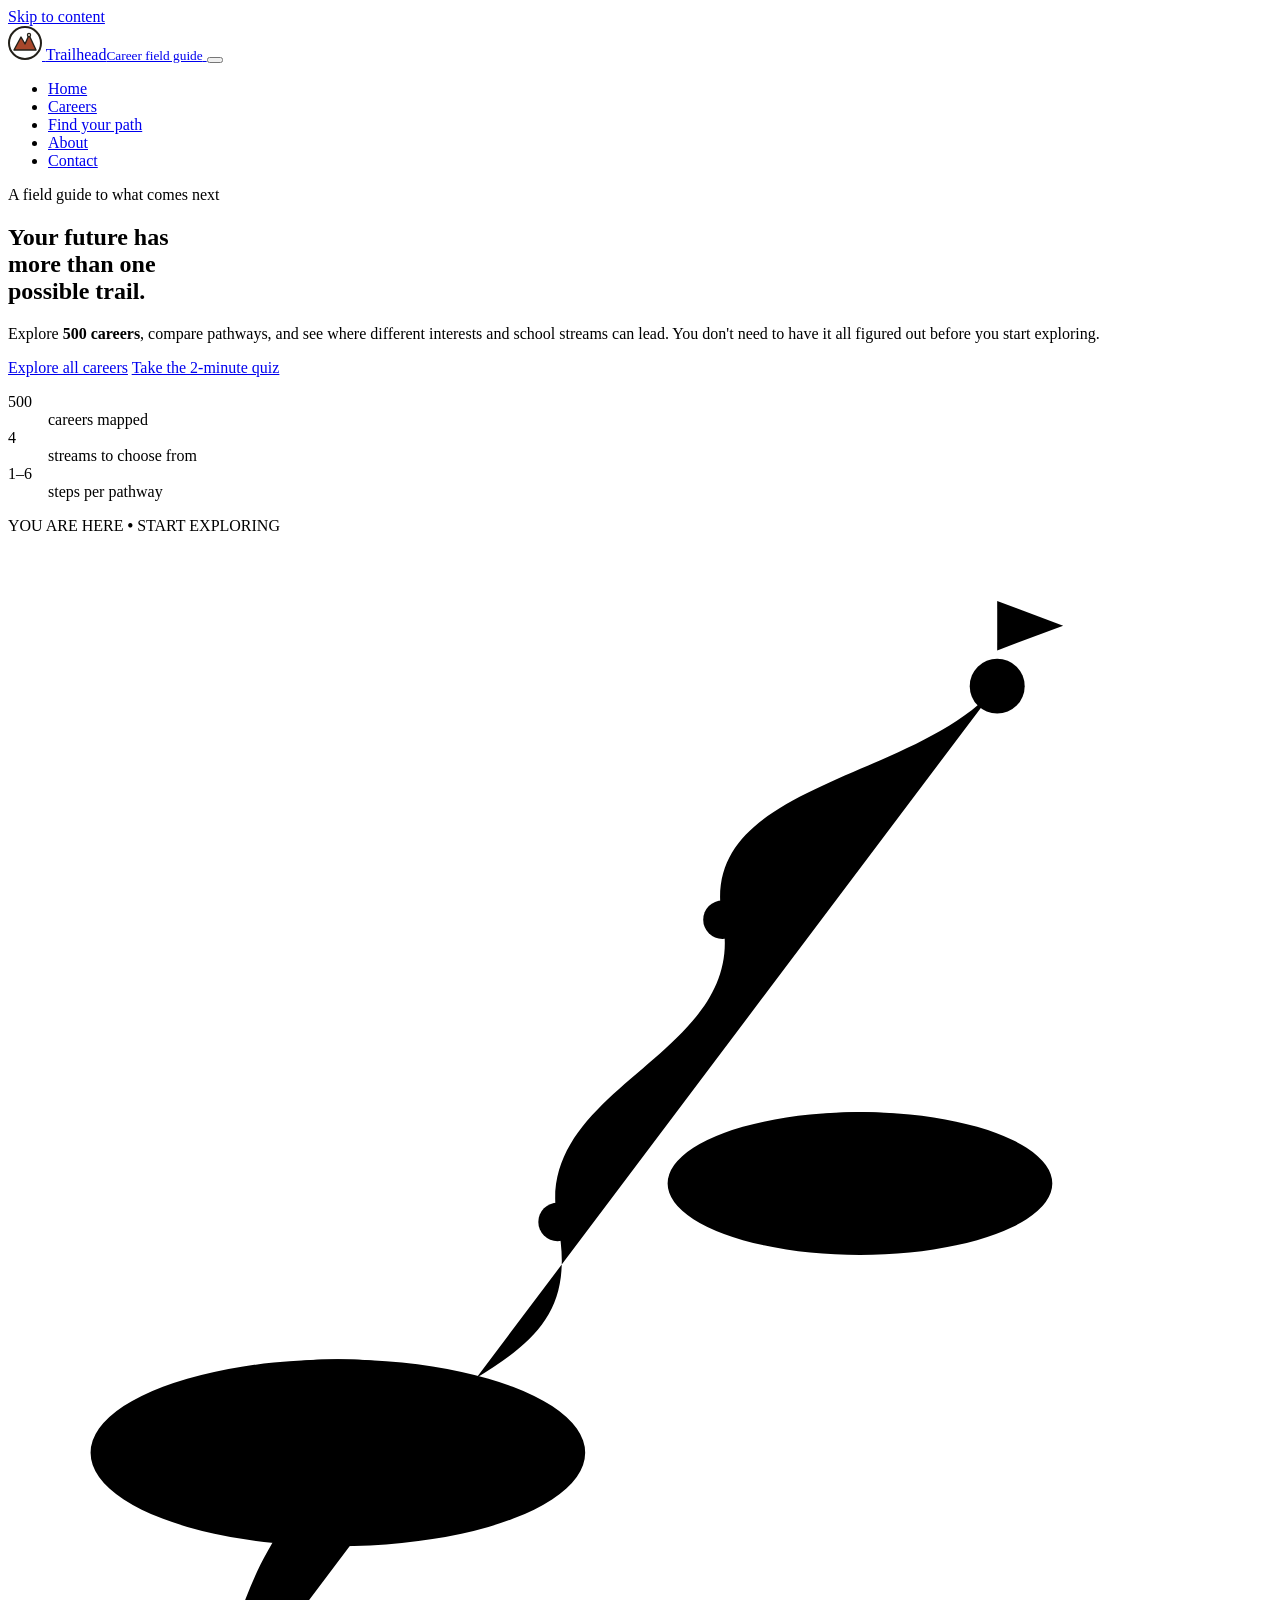
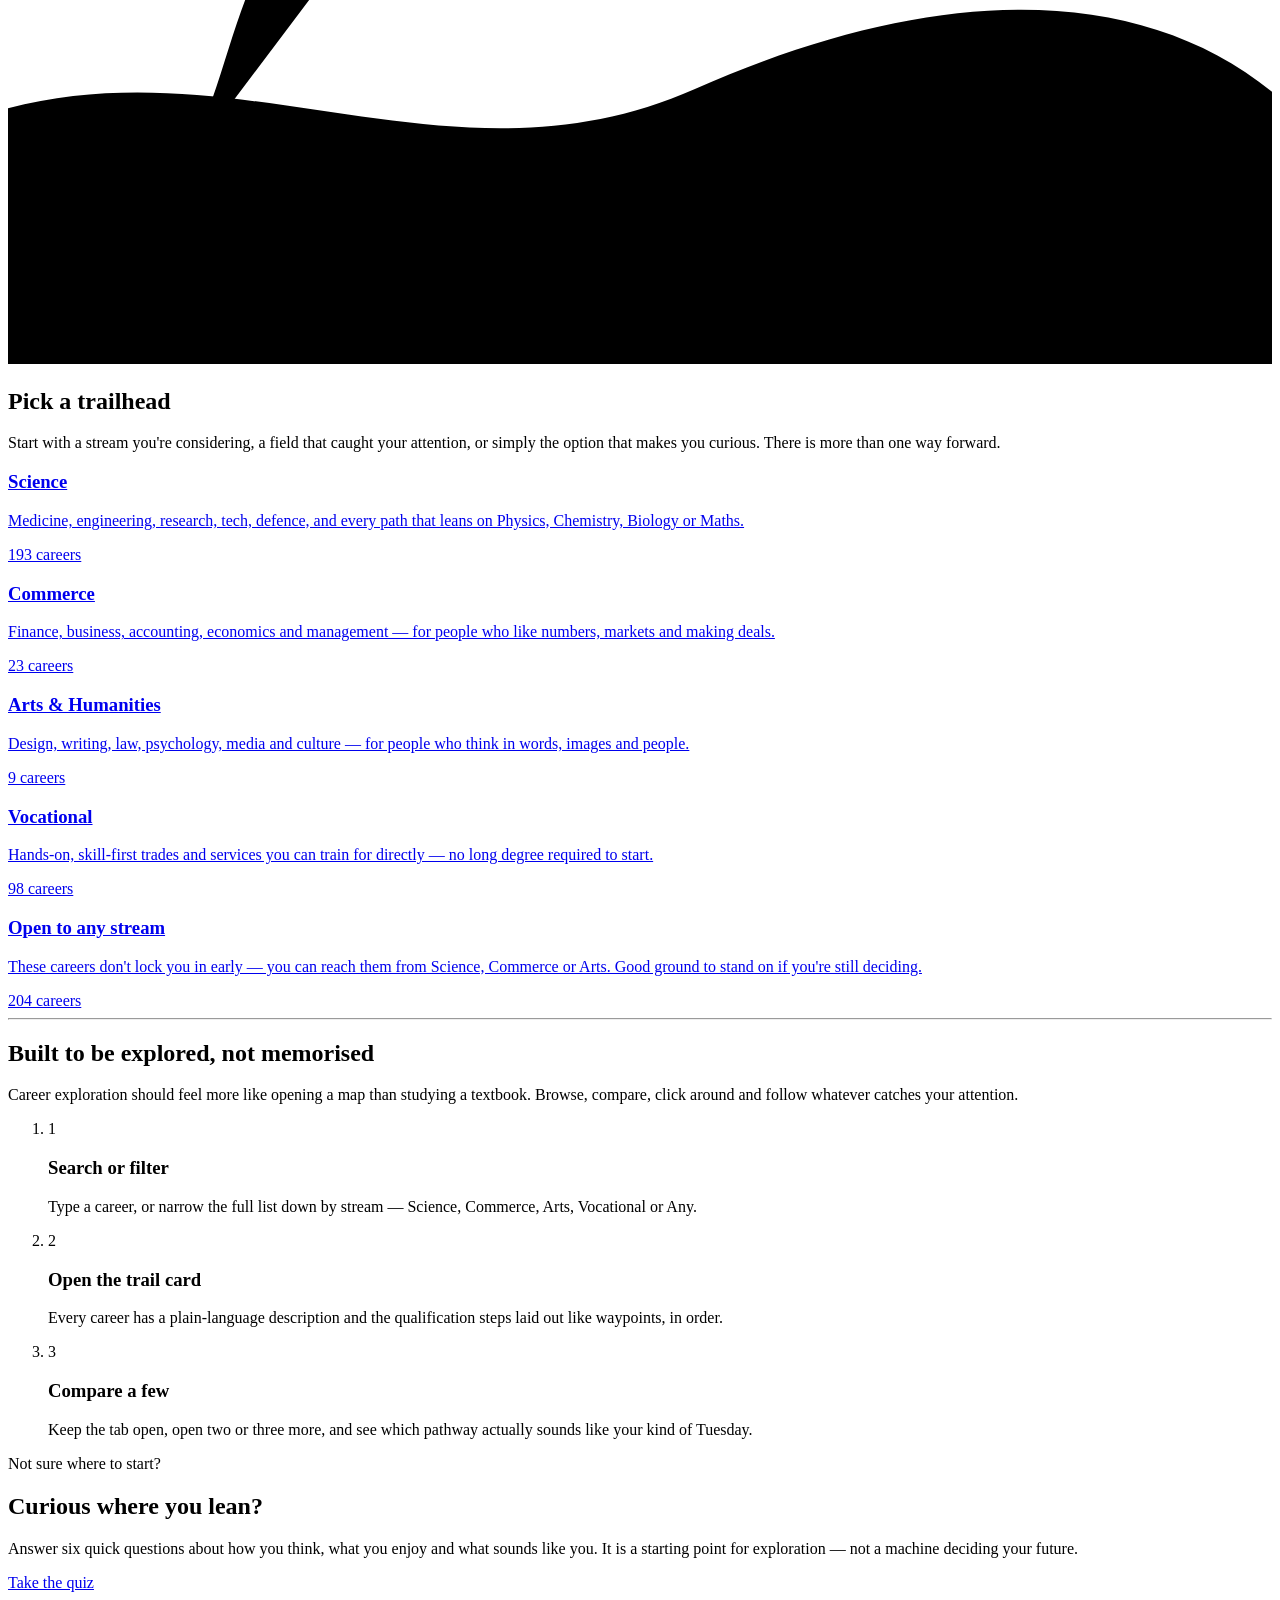
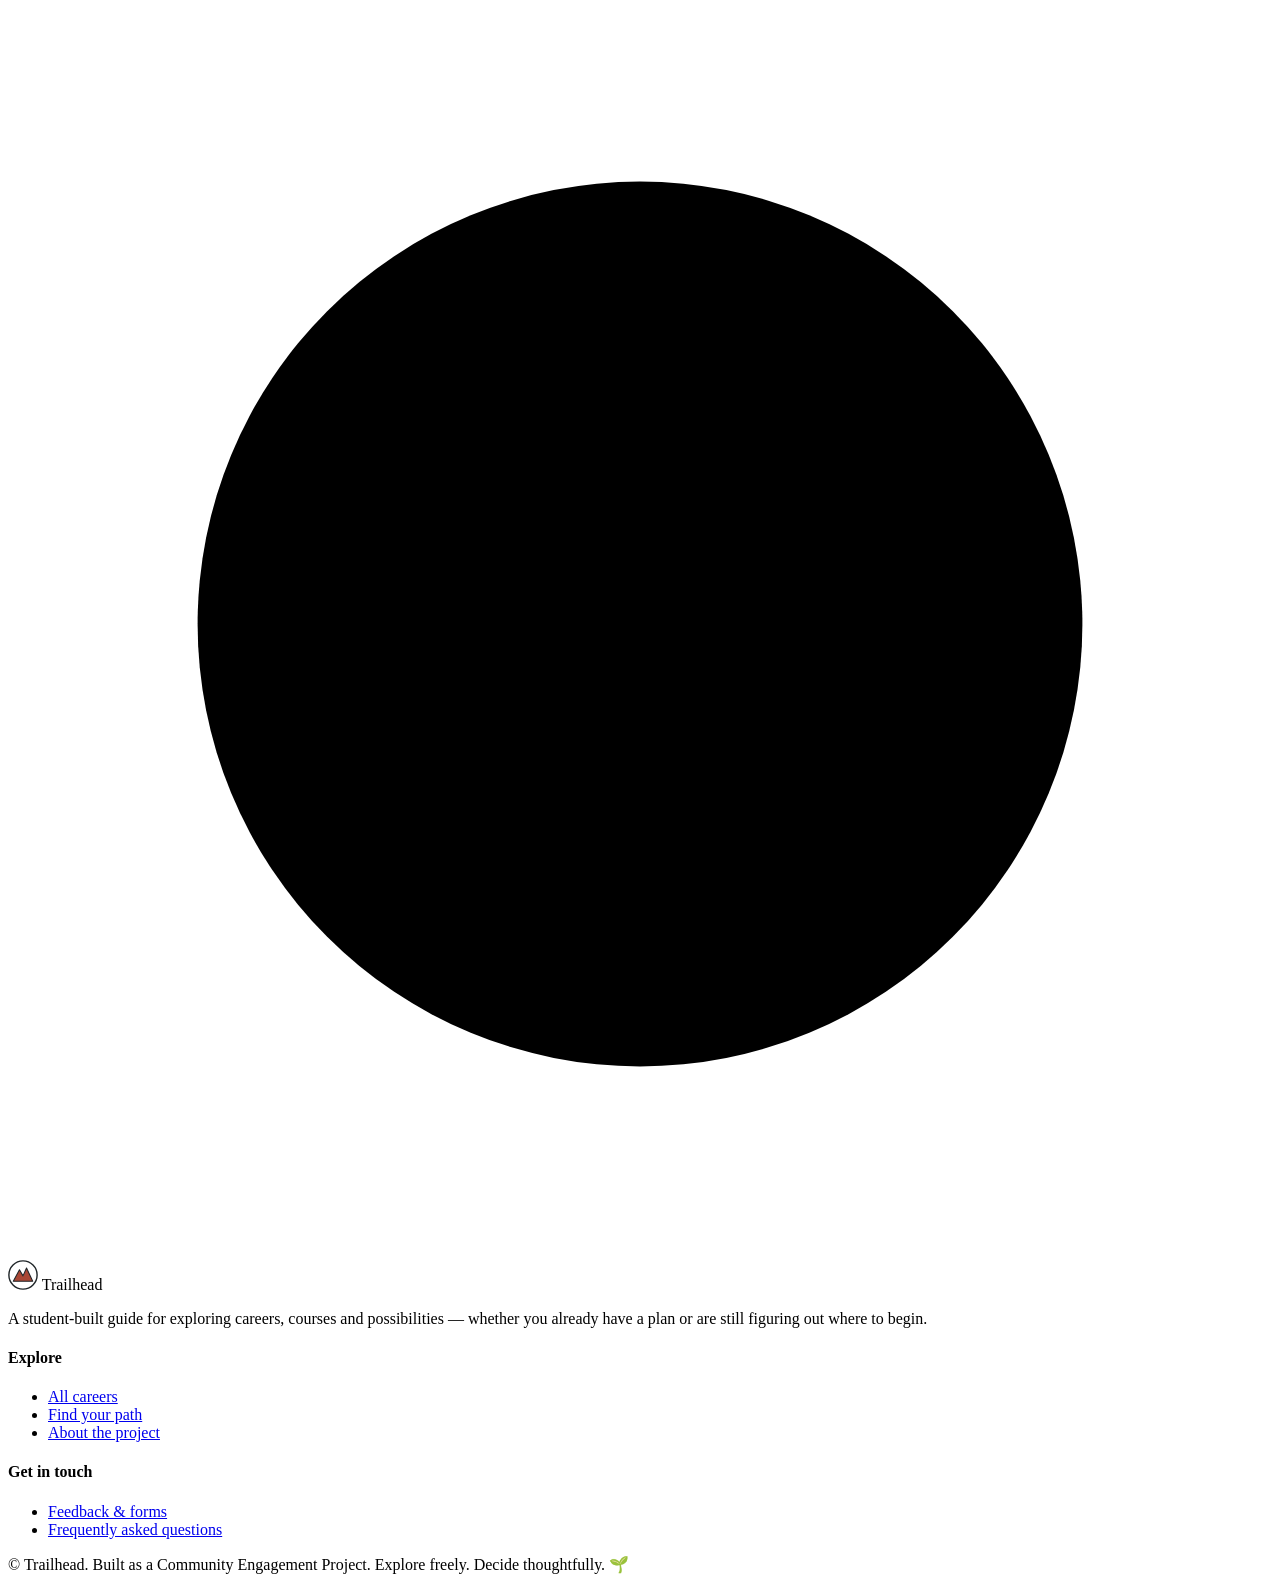
==== index.html @ 8404e5bd "Add files via upload" ====
<!DOCTYPE html>
<html lang="en">
<head>
<meta charset="UTF-8">
<meta name="viewport" content="width=device-width, initial-scale=1.0">
<title>Trailhead — Explore careers and find your direction</title>
<meta name="description" content="Trailhead is a student-friendly field guide to hundreds of careers, pathways and possibilities — made to help you explore before you decide.">
<link rel="icon" href="assets/favicon.svg" type="image/svg+xml">
<link rel="preconnect" href="https://fonts.googleapis.com">
<link href="https://fonts.googleapis.com/css2?family=Zilla+Slab:wght@400;500;600;700&family=Work+Sans:wght@400;500;600;700&display=swap" rel="stylesheet">
<link rel="stylesheet" href="css/style.css">
<link rel="stylesheet" href="css/home.css">
</head>
<body>
<a class="skip-link" href="#main">Skip to content</a>

<header class="site-header">
  <div class="container">
    <a href="index.html" class="brand">
      <svg class="brand-mark" width="34" height="34" viewBox="0 0 34 34" aria-hidden="true">
        <circle cx="17" cy="17" r="16" fill="none" stroke="#232019" stroke-width="2"/>
        <path d="M6 24 L13 11 L17 18 L21 9 L28 24 Z" fill="#a8472b" stroke="#232019" stroke-width="1.4" stroke-linejoin="round"/>
        <circle cx="21" cy="9" r="1.6" fill="#efe8d6" stroke="#232019" stroke-width="1.2"/>
      </svg>
      <span class="brand-text">Trailhead<small>Career field guide</small></span>
    </a>
    <button class="nav-toggle" aria-label="Toggle menu" aria-expanded="false"><span></span></button>
    <nav class="main-nav" aria-label="Primary">
      <ul>
        <li><a href="index.html">Home</a></li>
        <li><a href="careers.html">Careers</a></li>
        <li><a href="quiz.html">Find your path</a></li>
        <li><a href="about.html">About</a></li>
        <li><a href="contact.html">Contact</a></li>
      </ul>
    </nav>
  </div>
</header>

<main id="main">

  <!-- ============ HERO ============ -->
  <section class="hero">
    <div class="container hero-grid">
      <div class="hero-copy">
        <span class="eyebrow-plain">A field guide to what comes next</span>
        <h1>Your future has<br>more than one<br>possible trail.</h1>
        <p class="lede">Explore <strong><span data-career-count>500</span> careers</strong>, compare pathways, and see where different interests and school streams can lead. You don't need to have it all figured out before you start exploring.</p>
        <div class="hero-actions">
          <a href="careers.html" class="btn btn-solid">Explore all careers</a>
          <a href="quiz.html" class="btn btn-ghost">Take the 2-minute quiz</a>
        </div>
        <dl class="hero-stats">
          <div><dt data-career-count>500</dt><dd>careers mapped</dd></div>
          <div><dt>4</dt><dd>streams to choose from</dd></div>
          <div><dt>1–6</dt><dd>steps per pathway</dd></div>
        </dl>
      </div>

      <div class="hero-art" aria-hidden="true"><span class="hero-floating-note">YOU ARE HERE <b>•</b> START EXPLORING</span>
        <svg viewBox="0 0 460 520" class="hero-svg">
          <path class="contour c1" d="M-10 430 C 80 400, 160 460, 250 420 S 420 380, 470 430 L 470 540 L -10 540 Z"/>
          <path class="contour c2" d="M-10 470 C 100 440, 190 500, 280 460 S 430 430, 470 470 L 470 540 L -10 540 Z"/>
          <path class="ring r1" d="M120 300 a90 34 0 1 0 0.1 0"/>
          <path class="ring r2" d="M120 300 a58 22 0 1 0 0.1 0"/>
          <path class="ring r3" d="M310 210 a70 26 0 1 0 0.1 0"/>
          <path class="ring r4" d="M310 210 a44 16 0 1 0 0.1 0"/>

          <path class="trail" d="M40 480 C 90 430, 70 380, 120 340 S 210 300, 200 250 S 270 190, 260 140 S 330 90, 360 55"/>

          <g class="waypoint wp1"><circle cx="120" cy="340" r="7"/></g>
          <g class="waypoint wp2"><circle cx="200" cy="250" r="7"/></g>
          <g class="waypoint wp3"><circle cx="260" cy="140" r="7"/></g>
          <g class="waypoint wp-final">
            <circle cx="360" cy="55" r="10"/>
            <path d="M360 55 L360 22" class="flagpole"/>
            <path d="M360 24 L384 33 L360 42 Z" class="flag"/>
          </g>
        </svg>
      </div>
    </div>
  </section>

  <!-- ============ TRAILHEADS (streams) ============ -->
  <section class="section streams">
    <div class="container">
      <h2>Pick a trailhead</h2>
      <p class="lede">Start with a stream you're considering, a field that caught your attention, or simply the option that makes you curious. There is more than one way forward.</p>

      <div class="stream-grid">
        <a class="stream-card" data-stream="Science" href="careers.html?stream=Science">
          <span class="stream-card-bar"></span>
          <h3>Science</h3>
          <p>Medicine, engineering, research, tech, defence, and every path that leans on Physics, Chemistry, Biology or Maths.</p>
          <span class="stream-count" data-stream-count="Science">193 careers</span>
        </a>
        <a class="stream-card" data-stream="Commerce" href="careers.html?stream=Commerce">
          <span class="stream-card-bar"></span>
          <h3>Commerce</h3>
          <p>Finance, business, accounting, economics and management — for people who like numbers, markets and making deals.</p>
          <span class="stream-count" data-stream-count="Commerce">23 careers</span>
        </a>
        <a class="stream-card" data-stream="Arts" href="careers.html?stream=Arts">
          <span class="stream-card-bar"></span>
          <h3>Arts &amp; Humanities</h3>
          <p>Design, writing, law, psychology, media and culture — for people who think in words, images and people.</p>
          <span class="stream-count" data-stream-count="Arts">9 careers</span>
        </a>
        <a class="stream-card" data-stream="Vocational" href="careers.html?stream=Vocational">
          <span class="stream-card-bar"></span>
          <h3>Vocational</h3>
          <p>Hands-on, skill-first trades and services you can train for directly — no long degree required to start.</p>
          <span class="stream-count" data-stream-count="Vocational">98 careers</span>
        </a>
        <a class="stream-card wide" data-stream="Any" href="careers.html?stream=Any">
          <span class="stream-card-bar"></span>
          <h3>Open to any stream</h3>
          <p>These careers don't lock you in early — you can reach them from Science, Commerce or Arts. Good ground to stand on if you're still deciding.</p>
          <span class="stream-count" data-stream-count="Any">204 careers</span>
        </a>
      </div>
    </div>
  </section>

  <hr class="rule container">

  <!-- ============ HOW IT WORKS ============ -->
  <section class="section howto">
    <div class="container howto-grid">
      <div class="howto-copy">
        <h2>Built to be explored, not memorised</h2>
        <p class="lede">Career exploration should feel more like opening a map than studying a textbook. Browse, compare, click around and follow whatever catches your attention.</p>
      </div>
      <ol class="howto-steps">
        <li>
          <span class="howto-num">1</span>
          <div>
            <h3>Search or filter</h3>
            <p>Type a career, or narrow the full list down by stream — Science, Commerce, Arts, Vocational or Any.</p>
          </div>
        </li>
        <li>
          <span class="howto-num">2</span>
          <div>
            <h3>Open the trail card</h3>
            <p>Every career has a plain-language description and the qualification steps laid out like waypoints, in order.</p>
          </div>
        </li>
        <li>
          <span class="howto-num">3</span>
          <div>
            <h3>Compare a few</h3>
            <p>Keep the tab open, open two or three more, and see which pathway actually sounds like your kind of Tuesday.</p>
          </div>
        </li>
      </ol>
    </div>
  </section>

  <!-- ============ QUIZ TEASER ============ -->
  <section class="section quiz-teaser">
    <div class="container quiz-teaser-inner">
      <div>
        <span class="eyebrow-plain">Not sure where to start?</span>
        <h2>Curious where you lean?</h2>
        <p class="lede">Answer six quick questions about how you think, what you enjoy and what sounds like you. It is a starting point for exploration — not a machine deciding your future.</p>
        <a href="quiz.html" class="btn btn-solid">Take the quiz</a>
      </div>
      <svg class="quiz-teaser-art" viewBox="0 0 200 200" aria-hidden="true">
        <circle cx="100" cy="100" r="70" class="compass-ring"/>
        <circle cx="100" cy="100" r="46" class="compass-ring-inner"/>
        <path d="M100 40 L112 100 L100 160 L88 100 Z" class="compass-needle"/>
        <circle cx="100" cy="100" r="6" class="compass-pin"/>
      </svg>
    </div>
  </section>

</main>

<footer class="site-footer">
  <div class="container">
    <div class="footer-grid">
      <div>
        <div class="brand" style="margin-bottom:12px;">
          <svg width="30" height="30" viewBox="0 0 34 34" aria-hidden="true">
            <circle cx="17" cy="17" r="16" fill="none" stroke="#1f2528" stroke-width="1.6"/>
            <path d="M6 24 L13 11 L17 18 L21 9 L28 24 Z" fill="#a94735" stroke="#1f2528" stroke-width="1.2" stroke-linejoin="round"/>
          </svg>
          <span class="brand-text">Trailhead</span>
        </div>
        <p>A student-built guide for exploring careers, courses and possibilities — whether you already have a plan or are still figuring out where to begin.</p>
      </div>
      <div>
        <h4>Explore</h4>
        <ul>
          <li><a href="careers.html">All careers</a></li>
          <li><a href="quiz.html">Find your path</a></li>
          <li><a href="about.html">About the project</a></li>
        </ul>
      </div>
      <div>
        <h4>Get in touch</h4>
        <ul>
          <li><a href="contact.html">Feedback &amp; forms</a></li>
          <li><a href="contact.html#faq">Frequently asked questions</a></li>
        </ul>
      </div>
    </div>
    <div class="footer-bottom">
      <span>&copy; <span id="footer-year"></span> Trailhead. Built as a Community Engagement Project.</span>
      <span>Explore freely. Decide thoughtfully. 🌱</span>
    </div>
  </div>
</footer>

<script src="js/data.js"></script>
<script src="js/main.js"></script>
<script src="js/home.js"></script>
</body>
</html>
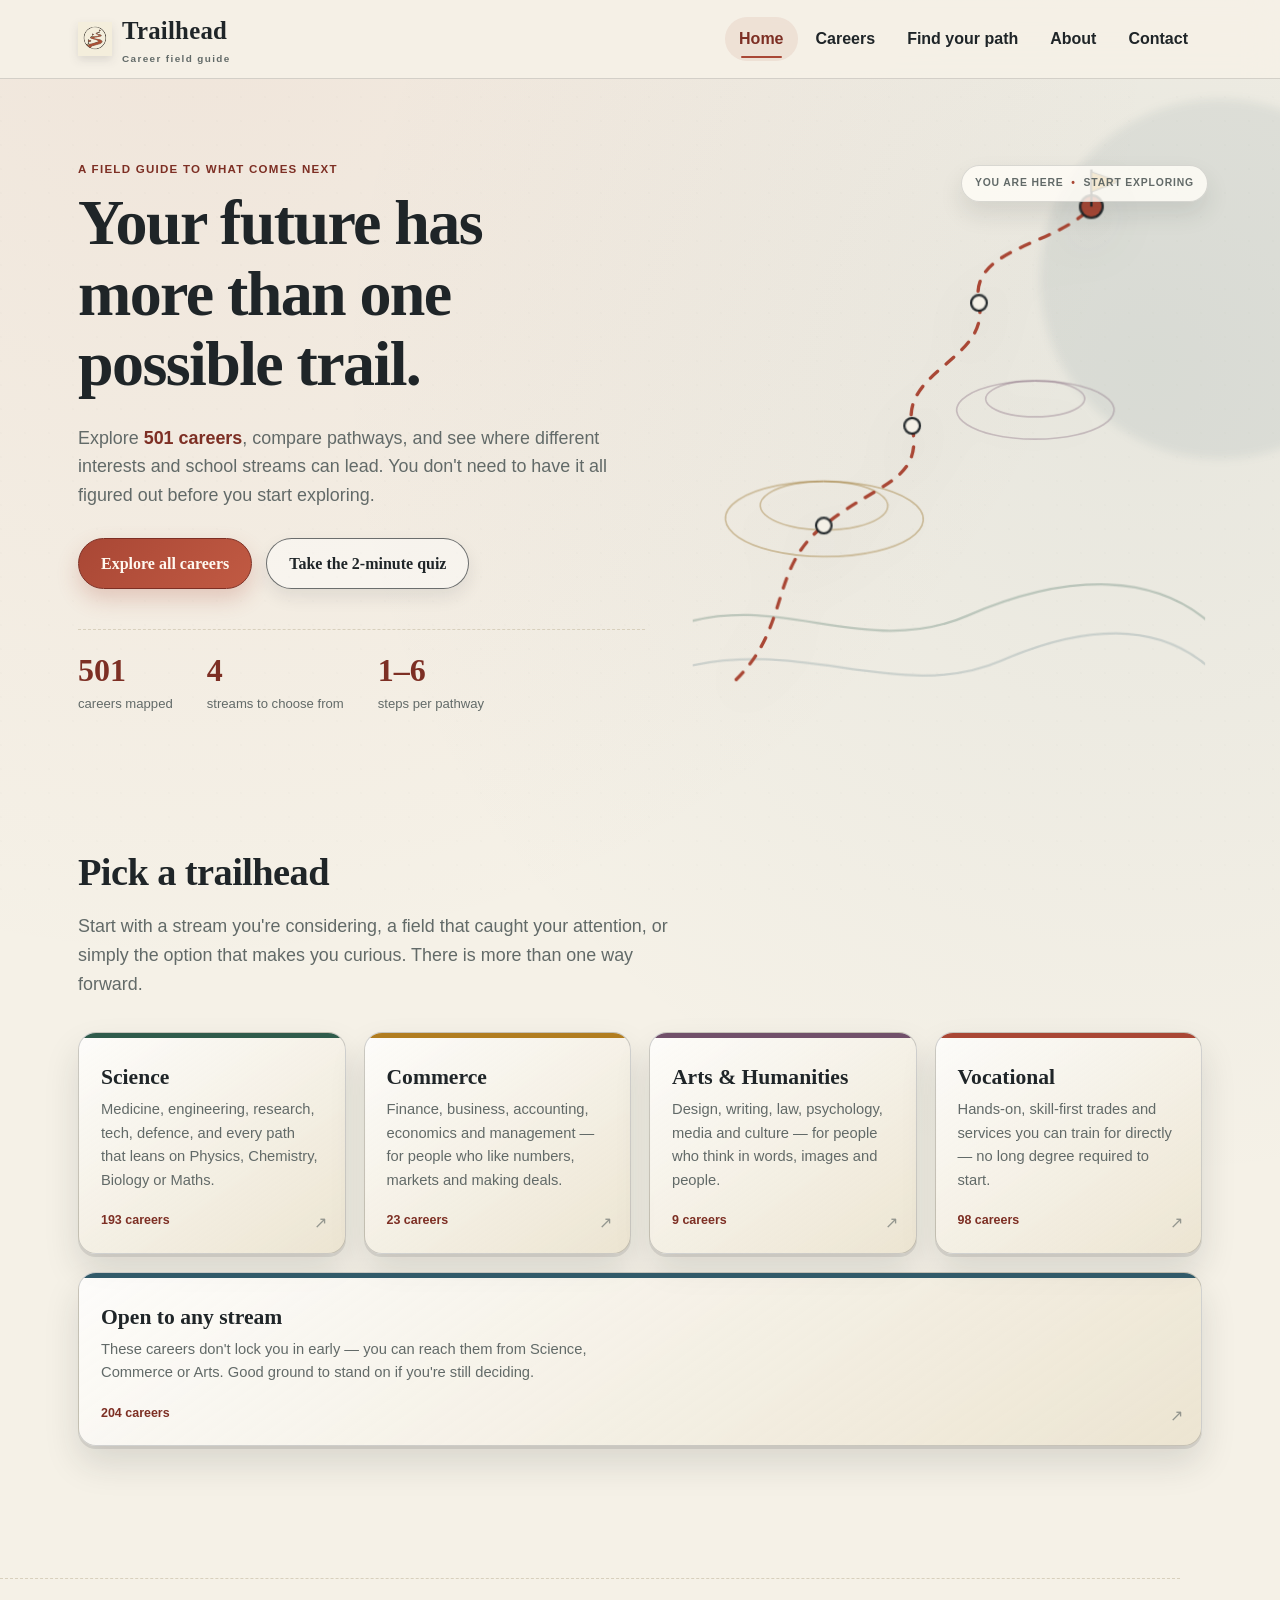
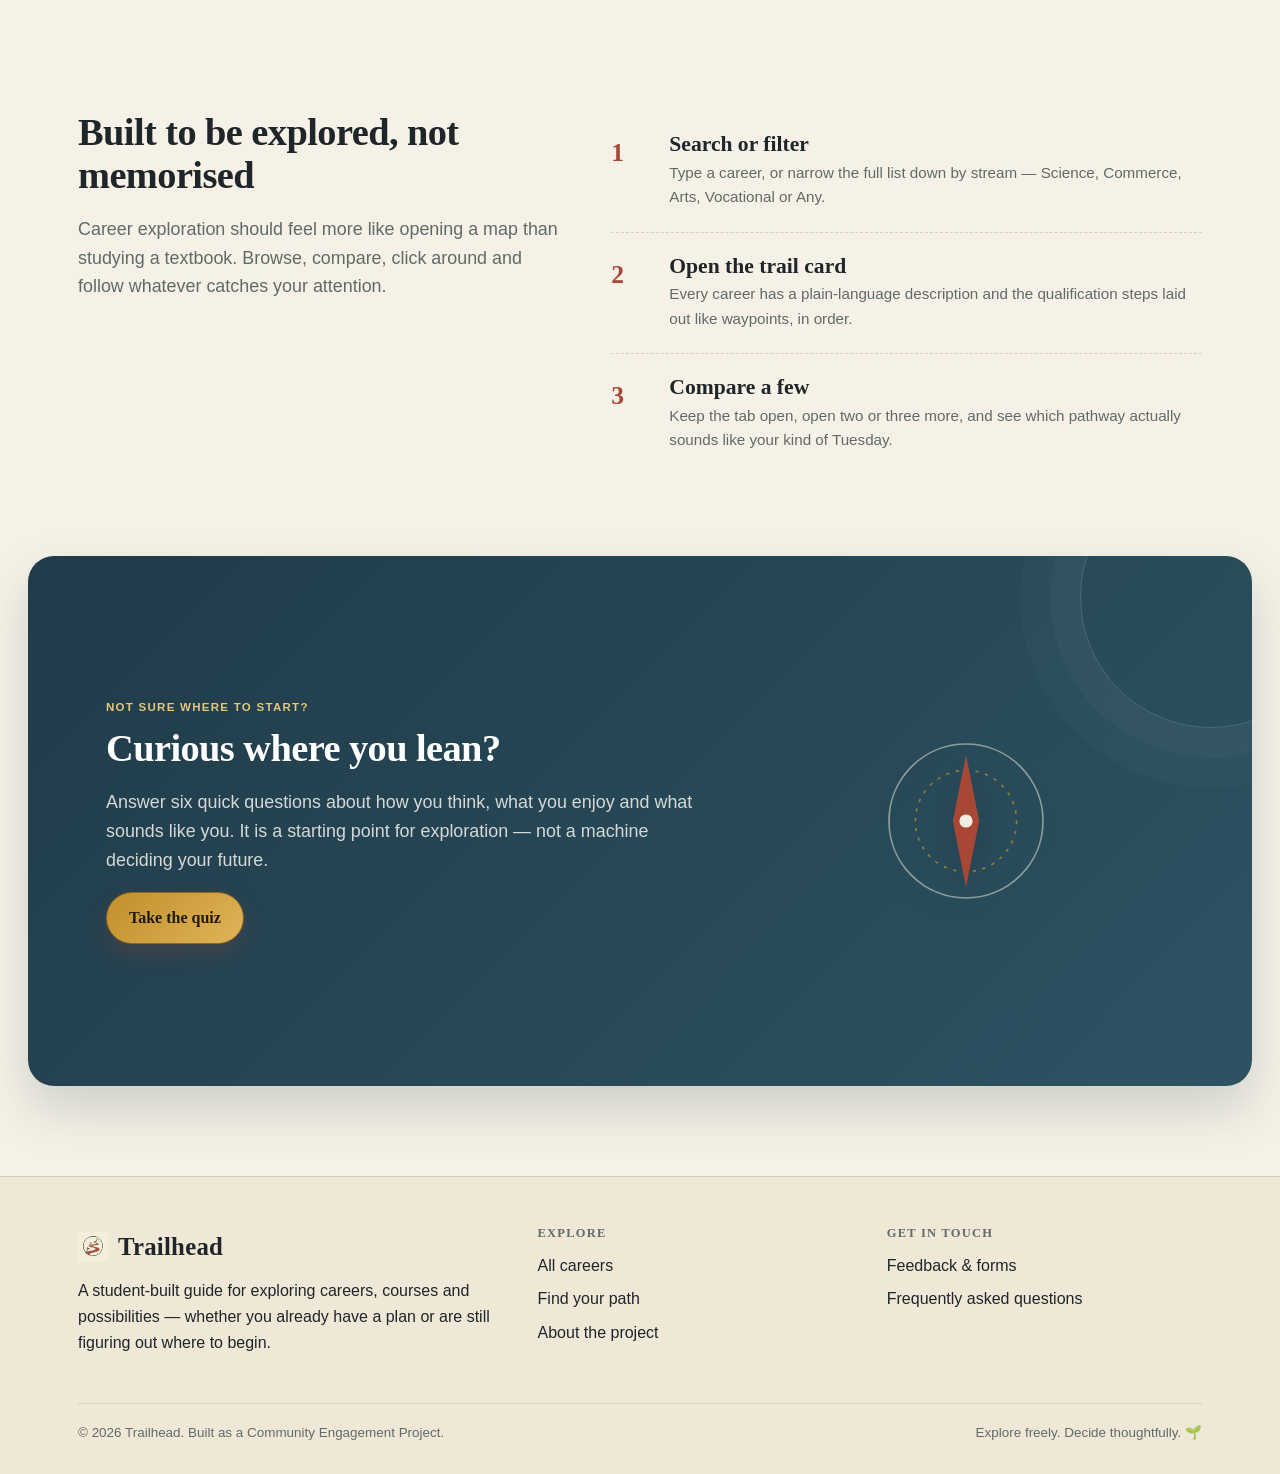
==== commit 7afb10d9: "Add files via upload" ====
--- a/index.html
+++ b/index.html
@@ -17,11 +17,7 @@
 <header class="site-header">
   <div class="container">
     <a href="index.html" class="brand">
-      <svg class="brand-mark" width="34" height="34" viewBox="0 0 34 34" aria-hidden="true">
-        <circle cx="17" cy="17" r="16" fill="none" stroke="#232019" stroke-width="2"/>
-        <path d="M6 24 L13 11 L17 18 L21 9 L28 24 Z" fill="#a8472b" stroke="#232019" stroke-width="1.4" stroke-linejoin="round"/>
-        <circle cx="21" cy="9" r="1.6" fill="#efe8d6" stroke="#232019" stroke-width="1.2"/>
-      </svg>
+      <img class="brand-mark" src="assets/favicon.svg" width="34" height="34" alt="" aria-hidden="true">
       <span class="brand-text">Trailhead<small>Career field guide</small></span>
     </a>
     <button class="nav-toggle" aria-label="Toggle menu" aria-expanded="false"><span></span></button>
@@ -182,10 +178,7 @@
     <div class="footer-grid">
       <div>
         <div class="brand" style="margin-bottom:12px;">
-          <svg width="30" height="30" viewBox="0 0 34 34" aria-hidden="true">
-            <circle cx="17" cy="17" r="16" fill="none" stroke="#1f2528" stroke-width="1.6"/>
-            <path d="M6 24 L13 11 L17 18 L21 9 L28 24 Z" fill="#a94735" stroke="#1f2528" stroke-width="1.2" stroke-linejoin="round"/>
-          </svg>
+          <img src="assets/favicon.svg" width="30" height="30" alt="" aria-hidden="true">
           <span class="brand-text">Trailhead</span>
         </div>
         <p>A student-built guide for exploring careers, courses and possibilities — whether you already have a plan or are still figuring out where to begin.</p>
--- a/css/style.css
+++ b/css/style.css
@@ -0,0 +1,127 @@
+/* =========================================================
+   TRAILHEAD — upgraded visual system
+   Same structure + logic, with more depth, motion and polish.
+   ========================================================= */
+@font-face { font-family:'Zilla Slab'; src:local('Zilla Slab'); }
+
+:root {
+  --paper:#f5f1e7;
+  --paper-alt:#fffdf7;
+  --paper-line:#d8d0bd;
+  --ink:#1f2528;
+  --ink-soft:#626a68;
+
+  --rust:#a94735;
+  --rust-dark:#7d2f24;
+  --forest:#2f5b4b;
+  --forest-dark:#234638;
+  --gold:#c28f2c;
+  --gold-dark:#8f681c;
+  --plum:#71506a;
+  --slate:#315a69;
+  --slate-dark:#203b49;
+
+  --stream-any:#315a69;
+  --stream-science:#2f5b4b;
+  --stream-commerce:#b17d20;
+  --stream-arts:#71506a;
+  --stream-vocational:#a94735;
+
+  --radius-sm:12px;
+  --radius-md:22px;
+  --shadow-soft:0 16px 38px rgba(31,37,40,.09);
+  --shadow-3d:0 18px 35px rgba(31,37,40,.13), 0 3px 0 rgba(31,37,40,.10);
+  --shadow-stamp:0 8px 18px rgba(31,37,40,.09);
+
+  --font-display:'Zilla Slab','Roboto Slab',Georgia,serif;
+  --font-body:'Work Sans','Segoe UI',Arial,sans-serif;
+  --maxw:1180px;
+}
+
+*{box-sizing:border-box}
+html{scroll-behavior:smooth}
+body{
+  margin:0;color:var(--ink);font-family:var(--font-body);font-size:16px;line-height:1.6;
+  background:
+    radial-gradient(circle at 15% 0%,rgba(169,71,53,.07),transparent 30%),
+    radial-gradient(circle at 90% 12%,rgba(49,90,105,.07),transparent 28%),
+    var(--paper);
+}
+body::before{
+  content:"";position:fixed;inset:0;pointer-events:none;opacity:.28;z-index:-1;
+  background-image:radial-gradient(circle at 1px 1px,rgba(31,37,40,.045) 1px,transparent 0);
+  background-size:24px 24px;
+}
+img{max-width:100%;display:block}
+a{color:var(--rust-dark)}
+h1,h2,h3,h4{font-family:var(--font-display);font-weight:600;line-height:1.1;margin:0 0 .5em;color:var(--ink)}
+h1{font-size:clamp(2.5rem,5vw,4.5rem);letter-spacing:-.025em}
+h2{font-size:clamp(1.8rem,3vw,2.7rem);letter-spacing:-.015em}
+h3{font-size:1.35rem}
+p{margin:0 0 1em;max-width:62ch}
+.container{max-width:var(--maxw);margin:0 auto;padding:0 28px}
+button,input,select,textarea{font-family:inherit;font-size:inherit}
+:focus-visible{outline:3px solid var(--gold);outline-offset:3px}
+
+.skip-link{position:absolute;left:-9999px;top:0;background:var(--ink);color:var(--paper);padding:10px 16px;z-index:500}
+.skip-link:focus{left:12px;top:12px}
+
+/* Header */
+.site-header{
+  position:sticky;top:0;z-index:100;background:rgba(245,241,231,.9);
+  border-bottom:1px solid rgba(31,37,40,.16);backdrop-filter:blur(16px);-webkit-backdrop-filter:blur(16px);
+}
+.site-header .container{display:flex;align-items:center;justify-content:space-between;height:78px}
+.brand{display:flex;align-items:center;gap:10px;text-decoration:none;color:var(--ink)}
+.brand-mark{flex-shrink:0;filter:drop-shadow(0 4px 5px rgba(31,37,40,.12))}
+.brand-text{font-family:var(--font-display);font-size:1.55rem;font-weight:700;letter-spacing:.01em}
+.brand-text small{display:block;font-family:var(--font-body);font-size:.62rem;font-weight:700;color:var(--ink-soft);letter-spacing:.14em}
+.main-nav ul{display:flex;gap:4px;list-style:none;margin:0;padding:0}
+.main-nav a{display:inline-block;padding:9px 14px;color:var(--ink);text-decoration:none;font-weight:600;border-radius:999px;position:relative;transition:background .2s ease,color .2s ease,transform .2s ease}
+.main-nav a:hover{color:var(--rust-dark);background:rgba(169,71,53,.08);transform:translateY(-1px)}
+.main-nav a[aria-current=page]{color:var(--rust-dark);background:rgba(169,71,53,.09)}
+.main-nav a[aria-current=page]::after{content:"";position:absolute;left:16px;right:16px;bottom:3px;height:2px;background:var(--rust);border-radius:2px}
+.nav-toggle{display:none;background:rgba(255,255,255,.5);border:1px solid rgba(31,37,40,.35);border-radius:10px;padding:8px 10px;cursor:pointer}
+.nav-toggle span,.nav-toggle span::before,.nav-toggle span::after{content:"";display:block;width:20px;height:2px;background:var(--ink);position:relative}
+.nav-toggle span::before{top:-6px}.nav-toggle span::after{top:4px}
+@media(max-width:760px){
+ .nav-toggle{display:block}.main-nav{position:absolute;top:78px;left:0;right:0;background:rgba(245,241,231,.98);border-bottom:1px solid rgba(31,37,40,.16);display:none}
+ .main-nav.open{display:block}.main-nav ul{flex-direction:column;padding:10px 28px 20px}.main-nav a{display:block;padding:12px 0}
+}
+
+/* Buttons */
+.btn{display:inline-flex;align-items:center;gap:8px;font-family:var(--font-display);font-weight:600;font-size:1rem;padding:12px 22px;border-radius:999px;border:1px solid rgba(31,37,40,.65);text-decoration:none;cursor:pointer;background:rgba(255,255,255,.25);color:var(--ink);box-shadow:var(--shadow-stamp);transition:transform .22s ease,box-shadow .22s ease,background .22s ease}
+.btn:hover{transform:translateY(-3px);box-shadow:0 13px 25px rgba(31,37,40,.13)}
+.btn:active{transform:translateY(0)}
+.btn-solid{background:linear-gradient(135deg,var(--rust),#c15a43);color:#fff9f0;border-color:var(--rust-dark);box-shadow:0 10px 22px rgba(169,71,53,.23)}
+.btn-solid:hover{background:linear-gradient(135deg,var(--rust-dark),var(--rust))}
+.btn-ghost{background:rgba(255,255,255,.42)}
+.btn-sm{padding:8px 14px;font-size:.85rem}
+
+/* Footer */
+.site-footer{border-top:1px solid rgba(31,37,40,.14);margin-top:90px;padding:50px 0 30px;background:rgba(228,217,189,.38)}
+.footer-grid{display:grid;grid-template-columns:1.35fr 1fr 1fr;gap:34px}
+.footer-grid h4{font-size:.78rem;letter-spacing:.1em;text-transform:uppercase;color:var(--ink-soft);margin-bottom:12px}
+.footer-grid ul{list-style:none;margin:0;padding:0}.footer-grid li{margin-bottom:8px}
+.footer-grid a{color:var(--ink);text-decoration:none;transition:color .2s ease,transform .2s ease}
+.footer-grid a:hover{color:var(--rust-dark)}
+.footer-bottom{margin-top:32px;padding-top:18px;border-top:1px solid var(--paper-line);font-size:.84rem;color:var(--ink-soft);display:flex;justify-content:space-between;flex-wrap:wrap;gap:10px}
+@media(max-width:700px){.footer-grid{grid-template-columns:1fr}}
+
+/* Tags */
+.tag{display:inline-flex;align-items:center;gap:6px;font-size:.72rem;font-weight:700;letter-spacing:.03em;padding:4px 10px 4px 8px;border-radius:999px;border:1px solid currentColor;white-space:nowrap;background:rgba(255,255,255,.38)}
+.tag::before{content:"";width:7px;height:7px;border-radius:50%;background:currentColor}
+.tag-any{color:var(--stream-any)}.tag-science{color:var(--stream-science)}.tag-commerce{color:var(--stream-commerce)}.tag-arts{color:var(--stream-arts)}.tag-vocational{color:var(--stream-vocational)}
+
+/* Sections */
+.section{padding:82px 0}.section-tight{padding:54px 0}
+.eyebrow-plain{font-weight:800;color:var(--rust-dark);margin-bottom:10px;display:block;text-transform:uppercase;letter-spacing:.11em;font-size:.72rem}
+.lede{font-size:1.12rem;color:var(--ink-soft);max-width:60ch}
+hr.rule{border:none;border-top:1px dashed var(--paper-line);margin:50px 0}
+.visually-hidden{position:absolute;width:1px;height:1px;overflow:hidden;clip:rect(0 0 0 0);white-space:nowrap}
+.center{text-align:center}.stack-gap-sm>*+*{margin-top:12px}
+
+/* gentle page entrance */
+main{animation:page-in .55s ease both}
+@keyframes page-in{from{opacity:0;transform:translateY(7px)}to{opacity:1;transform:none}}
+@media(prefers-reduced-motion:reduce){*,*::before,*::after{animation-duration:.01ms!important;animation-iteration-count:1!important;scroll-behavior:auto!important}}
--- a/css/home.css
+++ b/css/home.css
@@ -0,0 +1,77 @@
+/* ============ HERO ============ */
+.hero{padding:68px 0 42px;overflow:hidden;position:relative}
+.hero::before{content:"";position:absolute;width:360px;height:360px;right:-120px;top:20px;border-radius:50%;background:rgba(49,90,105,.08);filter:blur(4px);pointer-events:none}
+.hero-grid{display:grid;grid-template-columns:1.05fr .95fr;gap:44px;align-items:center}
+.hero-copy h1{margin-bottom:.38em}
+.hero-copy strong{color:var(--rust-dark)}
+.hero-actions{display:flex;gap:14px;flex-wrap:wrap;margin:28px 0 40px}
+.hero-stats{display:flex;gap:34px;margin:0;padding-top:24px;border-top:1px dashed var(--paper-line)}
+.hero-stats>div{display:flex;flex-direction:column}
+.hero-stats dt{font-family:var(--font-display);font-size:2rem;font-weight:700;color:var(--rust-dark);line-height:1}
+.hero-stats dd{margin:7px 0 0;font-size:.82rem;color:var(--ink-soft)}
+.hero-art{position:relative;perspective:1000px}
+.hero-svg{width:100%;height:auto;display:block;filter:drop-shadow(0 22px 25px rgba(31,37,40,.12));transform:rotateY(-3deg);transition:transform .5s ease}
+.hero-art:hover .hero-svg{transform:rotateY(2deg) rotateX(1deg) translateY(-5px)}
+.contour{fill:none;stroke:var(--forest);opacity:.25;stroke-width:2}.contour.c2{stroke:var(--slate);opacity:.18}
+.ring{fill:none;stroke:var(--gold-dark);opacity:.35;stroke-width:1.5}.ring.r3,.ring.r4{stroke:var(--plum);opacity:.3}
+.trail{fill:none;stroke:var(--rust);stroke-width:3;stroke-linecap:round;stroke-dasharray:9 10;stroke-dashoffset:900;animation:draw-trail 2.6s ease-out forwards .2s}
+@keyframes draw-trail{to{stroke-dashoffset:0}}
+.waypoint circle{fill:var(--paper);stroke:var(--ink);stroke-width:2;opacity:0;transform-origin:center;animation:pop-in .4s ease-out forwards}
+.wp1 circle{animation-delay:1.1s}.wp2 circle{animation-delay:1.6s}.wp3 circle{animation-delay:2.1s}
+.waypoint.wp-final circle{fill:var(--rust);animation-delay:2.5s}.waypoint.wp-final .flagpole{stroke:var(--ink);stroke-width:2;opacity:0;animation:pop-in .3s ease-out forwards 2.7s}.waypoint.wp-final .flag{fill:var(--gold);stroke:var(--ink);stroke-width:1;opacity:0;animation:pop-in .3s ease-out forwards 2.85s}
+@keyframes pop-in{from{opacity:0;transform:scale(.3)}to{opacity:1;transform:scale(1)}}
+@media(prefers-reduced-motion:reduce){.trail,.waypoint circle,.waypoint .flagpole,.waypoint .flag{animation:none!important;stroke-dashoffset:0!important;opacity:1!important}}
+@media(max-width:860px){.hero-grid{grid-template-columns:1fr}.hero-art{max-width:340px;margin:0 auto}.hero-stats{flex-wrap:wrap;row-gap:16px}}
+
+/* ============ STREAM CARDS ============ */
+.stream-grid{display:grid;grid-template-columns:repeat(4,1fr);grid-template-rows:auto auto;gap:18px;margin-top:34px}
+.stream-card.wide{grid-column:span 4}
+.stream-card{
+ position:relative;display:block;background:linear-gradient(145deg,rgba(255,255,255,.78),rgba(228,217,189,.5));
+ border:1px solid rgba(31,37,40,.2);border-radius:18px;padding:24px 22px 21px;text-decoration:none;color:var(--ink);
+ box-shadow:var(--shadow-3d);transition:transform .25s ease,box-shadow .25s ease,border-color .25s ease;
+ transform-style:preserve-3d;overflow:hidden
+}
+.stream-card::after{content:"↗";position:absolute;right:18px;bottom:17px;font-size:1rem;color:var(--ink-soft);opacity:.65;transition:transform .25s ease,color .25s ease}
+.stream-card:hover{transform:translateY(-7px) rotateX(1deg) rotateY(-1deg);box-shadow:0 24px 42px rgba(31,37,40,.15),0 4px 0 rgba(31,37,40,.08);border-color:rgba(31,37,40,.35)}
+.stream-card:hover::after{transform:translate(3px,-3px);color:var(--rust-dark)}
+.stream-card h3{margin:9px 0 8px}.stream-card p{font-size:.92rem;color:var(--ink-soft);margin-bottom:14px}
+.stream-card-bar{position:absolute;top:0;left:0;right:0;height:5px}
+.stream-card[data-stream=Science] .stream-card-bar{background:var(--stream-science)}
+.stream-card[data-stream=Commerce] .stream-card-bar{background:var(--stream-commerce)}
+.stream-card[data-stream=Arts] .stream-card-bar{background:var(--stream-arts)}
+.stream-card[data-stream=Vocational] .stream-card-bar{background:var(--stream-vocational)}
+.stream-card[data-stream=Any] .stream-card-bar{background:var(--stream-any)}
+.stream-count{font-size:.78rem;font-weight:700;color:var(--rust-dark)}
+@media(max-width:900px){.stream-grid{grid-template-columns:1fr 1fr}.stream-card.wide{grid-column:span 2}}
+@media(max-width:560px){.stream-grid{grid-template-columns:1fr}.stream-card.wide{grid-column:span 1}}
+
+/* ============ HOW IT WORKS ============ */
+.howto-grid{display:grid;grid-template-columns:.9fr 1.1fr;gap:50px;align-items:start}
+.howto-copy{position:sticky;top:112px}
+.howto-steps{list-style:none;margin:0;padding:0}
+.howto-steps li{display:flex;gap:18px;padding:22px 0;border-top:1px dashed var(--paper-line);transition:transform .2s ease}
+.howto-steps li:hover{transform:translateX(5px)}
+.howto-steps li:first-child{border-top:none}
+.howto-num{font-family:var(--font-display);font-size:1.6rem;font-weight:700;color:var(--rust);flex-shrink:0;width:40px}
+.howto-steps h3{margin-bottom:4px}.howto-steps p{margin:0;color:var(--ink-soft);font-size:.95rem}
+@media(max-width:800px){.howto-grid{grid-template-columns:1fr}.howto-copy{position:static}}
+
+/* ============ QUIZ TEASER ============ */
+.quiz-teaser{background:linear-gradient(135deg,#203b49,#2d5362);color:#f1ede0;border-radius:26px;margin:0 28px;box-shadow:0 24px 50px rgba(32,59,73,.18);overflow:hidden;position:relative}
+.quiz-teaser::before{content:"";position:absolute;width:260px;height:260px;right:-90px;top:-90px;border-radius:50%;border:1px solid rgba(255,255,255,.16);box-shadow:0 0 0 30px rgba(255,255,255,.025),0 0 0 60px rgba(255,255,255,.02)}
+.quiz-teaser h2,.quiz-teaser .eyebrow-plain{color:#fff}.quiz-teaser .eyebrow-plain{color:#e4c77c}.quiz-teaser .lede{color:#d4d9d8}
+.quiz-teaser-inner{display:grid;grid-template-columns:1.2fr .8fr;align-items:center;gap:30px;padding:60px 28px;max-width:calc(var(--maxw) - 56px);position:relative;z-index:1}
+.quiz-teaser .btn-solid{background:linear-gradient(135deg,var(--gold),#dfb458);border-color:var(--gold-dark);color:#201a08}.quiz-teaser .btn-solid:hover{background:var(--gold-dark);color:#f1ede0}
+.quiz-teaser-art{max-width:220px;margin:0 auto;filter:drop-shadow(0 12px 15px rgba(0,0,0,.16))}
+.compass-ring{fill:none;stroke:#f1ede0;stroke-width:1.5;opacity:.5}.compass-ring-inner{fill:none;stroke:var(--gold);stroke-width:1.5;opacity:.7;stroke-dasharray:3 6}
+.compass-needle{fill:var(--rust);animation:spin-needle 6s linear infinite;transform-origin:100px 100px}.compass-pin{fill:#f1ede0}
+@keyframes spin-needle{0%{transform:rotate(0)}50%{transform:rotate(190deg)}100%{transform:rotate(360deg)}}
+@media(prefers-reduced-motion:reduce){.compass-needle{animation:none}}
+@media(max-width:760px){.quiz-teaser-inner{grid-template-columns:1fr}.quiz-teaser-art{display:none}}
+
+.hero-floating-note{position:absolute;right:-6px;top:18px;z-index:2;padding:9px 13px;border-radius:999px;background:rgba(255,253,247,.82);border:1px solid rgba(31,37,40,.16);box-shadow:0 12px 25px rgba(31,37,40,.11);font-size:.65rem;font-weight:800;letter-spacing:.08em;color:var(--ink-soft);animation:float-note 4s ease-in-out infinite}
+.hero-floating-note b{color:var(--rust);padding:0 4px}
+@keyframes float-note{0%,100%{transform:translateY(0) rotate(1deg)}50%{transform:translateY(-7px) rotate(-1deg)}}
+@media(max-width:860px){.hero-floating-note{right:0;top:0}}
+@media(prefers-reduced-motion:reduce){.hero-floating-note{animation:none}}
